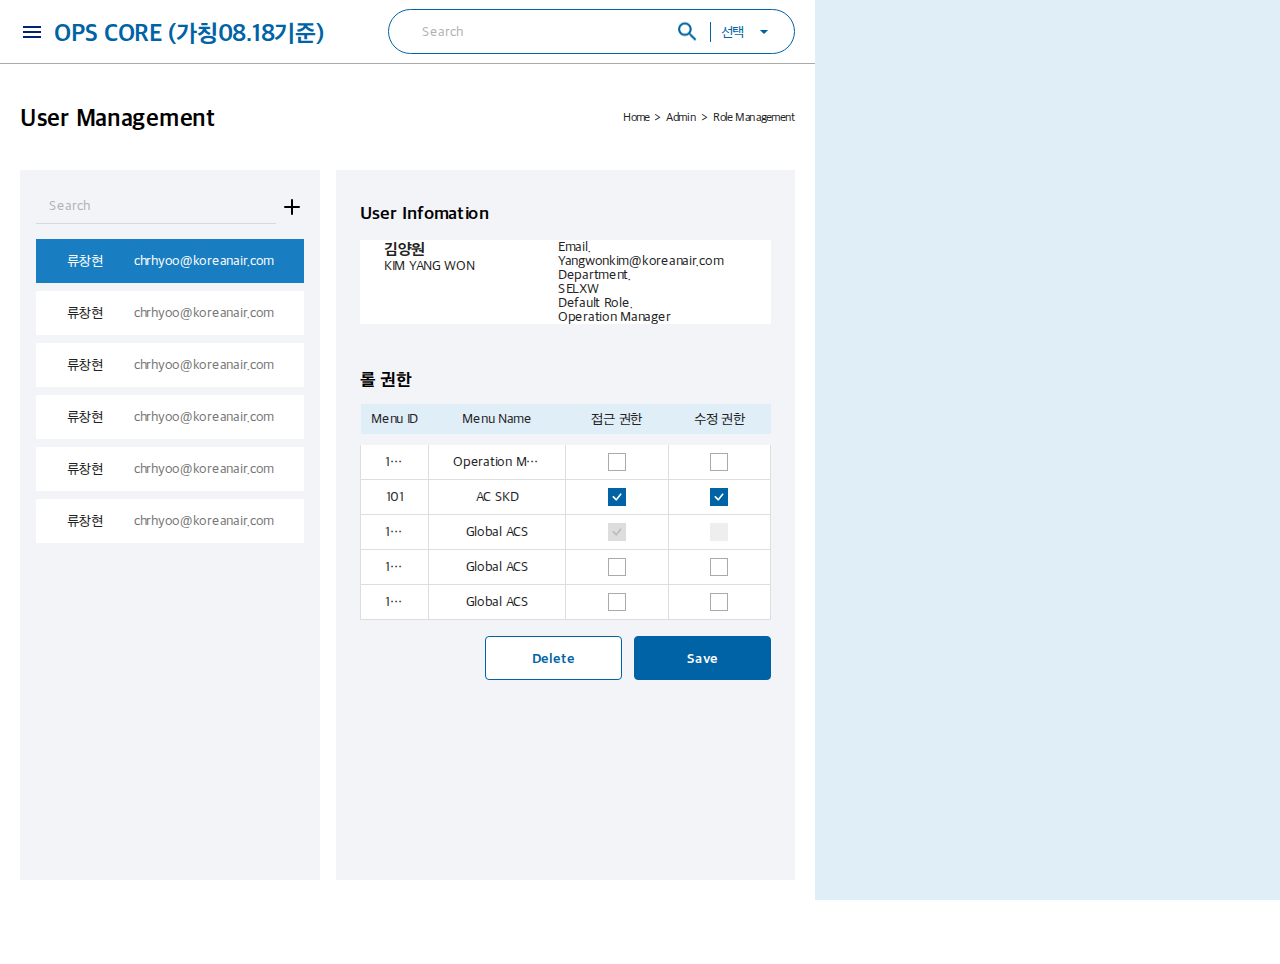
==== html/sub/usermanagement/usermanagement.html @ 7a889719 "sdfsdf" ====
<!DOCTYPE html>
<html lang="ko">
<head>
    <meta charset="UTF-8">
    <meta name="viewport" content="width=device-width, initial-scale=1.0">
    <title>대한항공</title>
    <!-- jquery cdn -->
    <script src="../assets/js/jquery-3.7.0.min.js"></script>
    <!-- daterangepicker -->
    <script src="../../../assets/js/plugin/daterangepicker/moment.min.js"></script>
    <script src="../../../assets/js/plugin/daterangepicker/daterangepicker.js"></script>
    <link rel="stylesheet" href="../../../assets/js/plugin/daterangepicker/daterangepicker.css">
    <!-- swiper slide -->
    <link rel="stylesheet" href="../../../assets/js/plugin/swiper/swiper-bundle.min.css" />
    <script src="../../../assets/js/plugin/swiper/swiper-bundle.min.js"></script>
    <!-- 로컬소스 -->
    <link rel="stylesheet" href="../../../assets/css/reset.css" />
    <link rel="stylesheet" href="../../../assets/css/font.css" />
    <link rel="stylesheet" href="../../../assets/css/main.css" />
    <script src="../../../assets/js/common.js"></script>
</head>
<body>
<div class="wrap">
    <!--content -->
    <section class="main content">
        <!-- header -->
        <header>
            <div class="inner">
                <div class="lnb"> 
                    <div class="btn-wrap">
                        <button class="btn btn-icon btn-hamburger"></button>
                    </div>
                    <h2 class="head-text">
                        OPS CORE <span class="">(가칭08.18기준)</span>
                    </h2>
                </div>
                <div class="head-search-wrap rnb">              
                    <div class="input-wrap head-search">
                        <input type="search" placeholder="Search">
                    </div>
                    <div class="input-wrap select">
                        <button class="btn btn-icon btn-head-search" type="submit"></button>
                        <div class="dropdown" rel="dropdown">
                            <span href="javascript:void(0)" class="dropdown-toggle ">선택</span>
                            <ul class="dropdown-menu">
                                <li><a href="javascript:void(0)">test01</a></li>
                                <li><a href="javascript:void(0)">test02</a></li>
                                <li><a href="javascript:void(0)">test03</a></li>
                                <li><a href="javascript:void(0)">test04</a></li>
                            </ul>
                        </div>
                    </div>
                </div>
            </div>
        </header>
        <!-- //header -->

        <!-- content container -->
        <div class="container">
            <div class="inner">

                <div class="content-title-wrap">
                    <h2>
                        User Management
                    </h2>
                    <ul class="location">
                        <li>
                            <a href="javascript:void:(0)">Home</a>
                        </li>
                        <li>
                            <a href="javascript:void:(0)">Admin</a>
                        </li>
                        <li>
                            <a href="javascript:void:(0)">Role Management</a>
                        </li>
                    </ul>
                </div>
                
                <div class="item-wrap">
                    <div class="item-box item-box-side">

                        <div class="search-wrap">                                
                            <div class="input-wrap search">
                                <input type="search" placeholder="Search">
                                <button class="btn btn-icon btn-search" type="submit"></button>
                            </div>
                            <button class="btn btn-icon search-more-btn"></button>
                        </div>

                        <div class="side-list-wrap"> 
                            <ul>
                                <li class="on user-side">
                                    <a href="javascript:void:(0)">
                                        <span class="name">
                                            류창현
                                        </span>
                                        <span class="email">
                                            chrhyoo@koreanair.com
                                        </span>
                                    </a>
                                </li>
                                <li class="user-side">
                                    <a href="javascript:void:(0)">
                                        <span class="name">
                                            류창현
                                        </span>
                                        <span class="email">
                                            chrhyoo@koreanair.com
                                        </span>
                                    </a>
                                </li>
                                <li class="user-side">
                                    <a href="javascript:void:(0)">
                                        <span class="name">
                                            류창현
                                        </span>
                                        <span class="email">
                                            chrhyoo@koreanair.com
                                        </span>
                                    </a>
                                </li>
                                <li class="user-side">
                                    <a href="javascript:void:(0)">
                                        <span class="name">
                                            류창현
                                        </span>
                                        <span class="email">
                                            chrhyoo@koreanair.com
                                        </span>
                                    </a>
                                </li>
                                <li class="user-side">
                                    <a href="javascript:void:(0)">
                                        <span class="name">
                                            류창현
                                        </span>
                                        <span class="email">
                                            chrhyoo@koreanair.com
                                        </span>
                                    </a>
                                </li>
                                <li class="user-side">
                                    <a href="javascript:void:(0)">
                                        <span class="name">
                                            류창현
                                        </span>
                                        <span class="email">
                                            chrhyoo@koreanair.com
                                        </span>
                                    </a>
                                </li>
                            </ul>
                        </div>

                    </div>
                    <div class="item-box item-box-type01">
                        <div class="item-con">
                            <div class="item-title">
                                <h3>
                                    User Infomation
                                </h3>
                            </div>
                            <!-- user-infomation -->
                            <div class="user-infomation">
                                <div>
                                    <h3>김양원</h3>
                                    <h4>KIM YANG WON<h4>
                                </div>
                                <div>
                                    <ul>
                                        <li>
                                            <p>Email.</p>
                                            <span>
                                                Yangwonkim@koreanair.com
                                            </span>
                                        </li>
                                        <li>
                                            <p>Department.</p>
                                            <span>
                                                SELXW
                                            </span>
                                        </li>
                                        <li>
                                            <p>Default Role.</p>
                                            <span>
                                                Operation Manager
                                            </span>
                                        </li>
                                    </ul>
                                </div>
                            </div>
                            <!-- // user-infomation -->
                            
                        </div>
                        <div class="item-con">
                            <div class="item-title">
                                <h3>
                                    롤 권한
                                </h3>
                            </div>
                            <div class="board-wrap">
                                <div class="board-list">
                                    <table class="table">
                                        <caption>롤 권한</caption>
                                        <thead>
                                            <tr>
                                                <th class="col-2">
                                                    <span>
                                                        Menu ID
                                                    </span>
                                                </th>
                                                <th class="col-auto">
                                                    <span>
                                                        Menu Name
                                                    </span>
                                                </th>
                                                <th class="col-3">
                                                    <span>
                                                        접근 권한
                                                    </span>
                                                </th>
                                                <th class="col-3">
                                                    <span>
                                                        수정 권한
                                                    </span>
                                                </th>
                                            </tr>
                                        </thead>
                                        <tbody>
                                            <tr>
                                                <td class="col-2">
                                                    <span>
                                                        100
                                                    </span>
                                                </td>
                                                <td class="col-auto">
                                                    <span title="값이 길어질 시 보이는 툴팁">
                                                        Operation Manager
                                                    </span>
                                                </td>
                                                <td class="col-3">
                                                    <div class="input-wrap checkbox">
                                                        <input type="checkbox" id="checkList01-01">
                                                        <label for="checkList01-01"></label>
                                                    </div>
                                                </td>
                                                <td class="col-3">
                                                    <div class="input-wrap checkbox">
                                                        <input type="checkbox" id="checkList02-01">
                                                        <label for="checkList02-01"></label>
                                                    </div>
                                                </td>
                                            </tr>
                                            <tr>
                                                <td class="col-2">
                                                    <span>
                                                        101
                                                    </span>
                                                </td>
                                                <td class="col-auto">
                                                    <span title="값이 길어질 시 보이는 툴팁">
                                                        AC SKD
                                                    </span>
                                                </td>
                                                <td class="col-3">
                                                    <div class="input-wrap checkbox">
                                                        <input type="checkbox" id="checkList01-02" checked>
                                                        <label for="checkList01-02"></label>
                                                    </div>
                                                </td>
                                                <td class="col-3">
                                                    <div class="input-wrap checkbox">
                                                        <input type="checkbox" id="checkList02-02" checked>
                                                        <label for="checkList02-02"></label>
                                                    </div>
                                                </td>
                                            </tr>
                                            <tr>
                                                <td class="col-2">
                                                    <span>
                                                        103
                                                    </span>
                                                </td>
                                                <td class="col-auto">
                                                    <span title="값이 길어질 시 보이는 툴팁">
                                                        Global ACS
                                                    </span>
                                                </td>
                                                <td class="col-3">
                                                    <div class="input-wrap checkbox">
                                                        <input type="checkbox" id="checkList01-03" disabled checked>
                                                        <label for="checkList01-03"></label>
                                                    </div>
                                                </td>
                                                <td class="col-3">
                                                    <div class="input-wrap checkbox">
                                                        <input type="checkbox" id="checkList02-03" disabled>
                                                        <label for="checkList02-03"></label>
                                                    </div>
                                                </td>
                                            </tr>  
                                            <tr>
                                                <td class="col-2">
                                                    <span>
                                                        104
                                                    </span>
                                                </td>
                                                <td class="col-auto">
                                                    <span title="값이 길어질 시 보이는 툴팁">
                                                        Global ACS
                                                    </span>
                                                </td>
                                                <td class="col-3">
                                                    <div class="input-wrap checkbox">
                                                        <input type="checkbox" id="checkList01-04" >
                                                        <label for="checkList01-04"></label>
                                                    </div>
                                                </td>
                                                <td class="col-3">
                                                    <div class="input-wrap checkbox">
                                                        <input type="checkbox" id="checkList02-04" >
                                                        <label for="checkList02-04"></label>
                                                    </div>
                                                </td>
                                            </tr> 
                                            <tr>
                                                <td class="col-2">
                                                    <span>
                                                        105
                                                    </span>
                                                </td>
                                                <td class="col-auto">
                                                    <span title="값이 길어질 시 보이는 툴팁">
                                                        Global ACS
                                                    </span>
                                                </td>
                                                <td class="col-3">
                                                    <div class="input-wrap checkbox">
                                                        <input type="checkbox" id="checkList01-05" >
                                                        <label for="checkList01-05"></label>
                                                    </div>
                                                </td>
                                                <td class="col-3">
                                                    <div class="input-wrap checkbox">
                                                        <input type="checkbox" id="checkList02-05" >
                                                        <label for="checkList02-05"></label>
                                                    </div>
                                                </td>
                                            </tr> 
                                          
                                        </tbody>
                                    </table>
                                </div>
                                <div class="board-bottom">
                                    <div class="btn-wrap flex-end">
                                        <button class="btn btn-type03 btn-size-lg">
                                            Delete
                                        </button>
                                        <button class="btn btn-type04 btn-size-lg">
                                           Save
                                        </button>
                                    </div>
                                </div>
                            </div>
                        </div>
                    </div>
                </div>
            </div>
        </div>
    </section>
    <!--//content-->

    <!--chat-wrap -->
    <section class="chat-wrap right-content">
        <div class="inner">
            <div class="chat-top">
                <p>
                    <!--
                    <b>
                        Irops in Progress
                    </b>
                    <span class="text-red">1</span> / 2
                    -->
                </p>
            </div>
            <div class="chat-con">

            </div>
        </div>
        
    </section>
    <!-- // chat-wrap -->
</div>
    

  
</body>
</html>
---- assets/js/plugin/daterangepicker/daterangepicker.css ----
.daterangepicker {
  position: absolute;
  color: inherit;
  background-color: #fff;
  border-radius: 4px;
  border: 1px solid #ddd;
  width: 278px;
  max-width: none;
  padding: 0;
  margin-top: 7px;
  top: 100px;
  left: 20px;
  z-index: 3001;
  display: none;
  font-family: arial;
  font-size: 15px;
  line-height: 1em;
}

.daterangepicker:before, .daterangepicker:after {
  position: absolute;
  display: inline-block;
  border-bottom-color: rgba(0, 0, 0, 0.2);
  content: '';
}

.daterangepicker:before {
  top: -7px;
  border-right: 7px solid transparent;
  border-left: 7px solid transparent;
  border-bottom: 7px solid #ccc;
}

.daterangepicker:after {
  top: -6px;
  border-right: 6px solid transparent;
  border-bottom: 6px solid #fff;
  border-left: 6px solid transparent;
}

.daterangepicker.opensleft:before {
  right: 9px;
}

.daterangepicker.opensleft:after {
  right: 10px;
}

.daterangepicker.openscenter:before {
  left: 0;
  right: 0;
  width: 0;
  margin-left: auto;
  margin-right: auto;
}

.daterangepicker.openscenter:after {
  left: 0;
  right: 0;
  width: 0;
  margin-left: auto;
  margin-right: auto;
}

.daterangepicker.opensright:before {
  left: 9px;
}

.daterangepicker.opensright:after {
  left: 10px;
}

.daterangepicker.drop-up {
  margin-top: -7px;
}

.daterangepicker.drop-up:before {
  top: initial;
  bottom: -7px;
  border-bottom: initial;
  border-top: 7px solid #ccc;
}

.daterangepicker.drop-up:after {
  top: initial;
  bottom: -6px;
  border-bottom: initial;
  border-top: 6px solid #fff;
}

.daterangepicker.single .daterangepicker .ranges, .daterangepicker.single .drp-calendar {
  float: none;
}

.daterangepicker.single .drp-selected {
  display: none;
}

.daterangepicker.show-calendar .drp-calendar {
  display: block;
}

.daterangepicker.show-calendar .drp-buttons {
  display: block;
}

.daterangepicker.auto-apply .drp-buttons {
  display: none;
}

.daterangepicker .drp-calendar {
  display: none;
  max-width: 270px;
}

.daterangepicker .drp-calendar.left {
  padding: 8px 0 8px 8px;
}

.daterangepicker .drp-calendar.right {
  padding: 8px;
}

.daterangepicker .drp-calendar.single .calendar-table {
  border: none;
}

.daterangepicker .calendar-table .next span, .daterangepicker .calendar-table .prev span {
  color: #fff;
  border: solid black;
  border-width: 0 2px 2px 0;
  border-radius: 0;
  display: inline-block;
  padding: 3px;
}

.daterangepicker .calendar-table .next span {
  transform: rotate(-45deg);
  -webkit-transform: rotate(-45deg);
}

.daterangepicker .calendar-table .prev span {
  transform: rotate(135deg);
  -webkit-transform: rotate(135deg);
}

.daterangepicker .calendar-table th, .daterangepicker .calendar-table td {
  white-space: nowrap;
  text-align: center;
  vertical-align: middle;
  min-width: 32px;
  width: 32px;
  height: 24px;
  line-height: 24px;
  font-size: 12px;
  border-radius: 4px;
  border: 1px solid transparent;
  white-space: nowrap;
  cursor: pointer;
}

.daterangepicker .calendar-table {
  border: 1px solid #fff;
  border-radius: 4px;
  background-color: #fff;
}

.daterangepicker .calendar-table table {
  width: 100%;
  margin: 0;
  border-spacing: 0;
  border-collapse: collapse;
}

.daterangepicker td.available:hover, .daterangepicker th.available:hover {
  background-color: #eee;
  border-color: transparent;
  color: inherit;
}

.daterangepicker td.week, .daterangepicker th.week {
  font-size: 80%;
  color: #ccc;
}

.daterangepicker td.off, .daterangepicker td.off.in-range, .daterangepicker td.off.start-date, .daterangepicker td.off.end-date {
  background-color: #fff;
  border-color: transparent;
  color: #999;
}

.daterangepicker td.in-range {
  background-color: #ebf4f8;
  border-color: transparent;
  color: #000;
  border-radius: 0;
}

.daterangepicker td.start-date {
  border-radius: 4px 0 0 4px;
}

.daterangepicker td.end-date {
  border-radius: 0 4px 4px 0;
}

.daterangepicker td.start-date.end-date {
  border-radius: 4px;
}

.daterangepicker td.active, .daterangepicker td.active:hover {
  background-color: #357ebd;
  border-color: transparent;
  color: #fff;
}

.daterangepicker th.month {
  width: auto;
}

.daterangepicker td.disabled, .daterangepicker option.disabled {
  color: #999;
  cursor: not-allowed;
  text-decoration: line-through;
}

.daterangepicker select.monthselect, .daterangepicker select.yearselect {
  font-size: 12px;
  padding: 1px;
  height: auto;
  margin: 0;
  cursor: default;
}

.daterangepicker select.monthselect {
  margin-right: 2%;
  width: 56%;
}

.daterangepicker select.yearselect {
  width: 40%;
}

.daterangepicker select.hourselect, .daterangepicker select.minuteselect, .daterangepicker select.secondselect, .daterangepicker select.ampmselect {
  width: 50px;
  margin: 0 auto;
  background: #eee;
  border: 1px solid #eee;
  padding: 2px;
  outline: 0;
  font-size: 12px;
}

.daterangepicker .calendar-time {
  text-align: center;
  margin: 4px auto 0 auto;
  line-height: 30px;
  position: relative;
}

.daterangepicker .calendar-time select.disabled {
  color: #ccc;
  cursor: not-allowed;
}

.daterangepicker .drp-buttons {
  clear: both;
  text-align: right;
  padding: 8px;
  border-top: 1px solid #ddd;
  display: none;
  line-height: 12px;
  vertical-align: middle;
}

.daterangepicker .drp-selected {
  display: inline-block;
  font-size: 12px;
  padding-right: 8px;
}

.daterangepicker .drp-buttons .btn {
  margin-left: 8px;
  font-size: 12px;
  font-weight: bold;
  padding: 4px 8px;
}

.daterangepicker.show-ranges.single.rtl .drp-calendar.left {
  border-right: 1px solid #ddd;
}

.daterangepicker.show-ranges.single.ltr .drp-calendar.left {
  border-left: 1px solid #ddd;
}

.daterangepicker.show-ranges.rtl .drp-calendar.right {
  border-right: 1px solid #ddd;
}

.daterangepicker.show-ranges.ltr .drp-calendar.left {
  border-left: 1px solid #ddd;
}

.daterangepicker .ranges {
  float: none;
  text-align: left;
  margin: 0;
}

.daterangepicker.show-calendar .ranges {
  margin-top: 8px;
}

.daterangepicker .ranges ul {
  list-style: none;
  margin: 0 auto;
  padding: 0;
  width: 100%;
}

.daterangepicker .ranges li {
  font-size: 12px;
  padding: 8px 12px;
  cursor: pointer;
}

.daterangepicker .ranges li:hover {
  background-color: #eee;
}

.daterangepicker .ranges li.active {
  background-color: #08c;
  color: #fff;
}

/*  Larger Screen Styling */
@media (min-width: 564px) {
  .daterangepicker {
    width: auto;
  }

  .daterangepicker .ranges ul {
    width: 140px;
  }

  .daterangepicker.single .ranges ul {
    width: 100%;
  }

  .daterangepicker.single .drp-calendar.left {
    clear: none;
  }

  .daterangepicker.single .ranges, .daterangepicker.single .drp-calendar {
    float: left;
  }

  .daterangepicker {
    direction: ltr;
    text-align: left;
  }

  .daterangepicker .drp-calendar.left {
    clear: left;
    margin-right: 0;
  }

  .daterangepicker .drp-calendar.left .calendar-table {
    border-right: none;
    border-top-right-radius: 0;
    border-bottom-right-radius: 0;
  }

  .daterangepicker .drp-calendar.right {
    margin-left: 0;
  }

  .daterangepicker .drp-calendar.right .calendar-table {
    border-left: none;
    border-top-left-radius: 0;
    border-bottom-left-radius: 0;
  }

  .daterangepicker .drp-calendar.left .calendar-table {
    padding-right: 8px;
  }

  .daterangepicker .ranges, .daterangepicker .drp-calendar {
    float: left;
  }
}

@media (min-width: 730px) {
  .daterangepicker .ranges {
    width: auto;
  }

  .daterangepicker .ranges {
    float: left;
  }

  .daterangepicker.rtl .ranges {
    float: right;
  }

  .daterangepicker .drp-calendar.left {
    clear: none !important;
  }
}
---- assets/css/font.css ----
/* noto sans */
@import url('https://fonts.googleapis.com/css2?family=Noto+Sans+KR:wght@400;500;700&family=Noto+Sans:wght@400;500;600;700&display=swap');

@font-face {
	font-family: 'SpoqaHanSansNeo';
	src:url('../font/SpoqaHanSansNeo-Light.woff2') format('woff2'),
		url('../font/SpoqaHanSansNeo-Light.woff') format('woff'),
		url('../font/SpoqaHanSansNeo-Light.ttf') format('truetype');
		font-weight: 300;
		font-style: normal;
}

@font-face {
	font-family: 'SpoqaHanSansNeo';
	src:url('../font/SpoqaHanSansNeo-Regular.woff2') format('woff2'),
		url('../font/SpoqaHanSansNeo-Regular.woff') format('woff'),
		url('../font/SpoqaHanSansNeo-Regular.ttf') format('truetype');
		font-weight: 400;
		font-style: normal;
}

@font-face {
	font-family: 'SpoqaHanSansNeo';
	src:url('../font/SpoqaHanSansNeo-Medium.woff2') format('woff2'),
		url('../font/SpoqaHanSansNeo-Medium.woff') format('woff'),
		url('../font/SpoqaHanSansNeo-Medium.ttf') format('truetype');
		font-weight: 500;
		font-style: normal;
}

@font-face {
	font-family: 'SpoqaHanSansNeo';
	src:url('../font/SpoqaHanSansNeo-Bold.woff2') format('woff2'),
		url('../font/SpoqaHanSansNeo-Bold.woff') format('woff'),
		url('../font/SpoqaHanSansNeo-Bold.ttf') format('truetype');
		font-weight: 600;
		font-style: normal;
}

@font-face {
	font-family: 'Play';
	src:url('../font/Play-Regular.ttf') format('truetype');
		font-weight: 400;
		font-style: normal;
}

@font-face {
	font-family: 'Play';
	src:url('../font/Play-Bold.ttf') format('truetype');
		font-weight: 600;
		font-style: normal;
}




@font-face {
	font-family: 'AppleSDGothicNeo';
	src:url('../font/AppleSDGothicNeo/AppleSDGothicNeoUL.ttf') format('woff2'),
		url('../font/AppleSDGothicNeo/AppleSDGothicNeoUL.ttf') format('woff'),
		url('../font/AppleSDGothicNeo/AppleSDGothicNeoUL.ttf') format('truetype');
		font-weight: 300;
		font-style: normal;
}

@font-face {
	font-family: 'AppleSDGothicNeo';
	src:url('../font/AppleSDGothicNeo/AppleSDGothicNeoR.ttf') format('woff2'),
		url('../font/AppleSDGothicNeo/AppleSDGothicNeoR.ttf') format('woff'),
		url('../font/AppleSDGothicNeo/AppleSDGothicNeoR.ttf') format('truetype');
		font-weight: 400;
		font-style: normal;
}

@font-face {
	font-family: 'AppleSDGothicNeo';
	src:url('../font/AppleSDGothicNeo/AppleSDGothicNeoB.ttf') format('woff2'),
		url('../font/AppleSDGothicNeo/AppleSDGothicNeoB.ttf') format('woff'),
		url('../font/AppleSDGothicNeo/AppleSDGothicNeoB.ttf') format('truetype');
		font-weight: 600;
		font-style: normal;
}


@font-face {
	font-family: 'AppleSDGothicNeo';
	src:url('../font/AppleSDGothicNeo/AppleSDGothicNeoB.ttf') format('woff2'),
		url('../font/AppleSDGothicNeo/AppleSDGothicNeoB.ttf') format('woff'),
		url('../font/AppleSDGothicNeo/AppleSDGothicNeoB.ttf') format('truetype');
		font-weight: 700;
		font-style: bold;
}
---- assets/css/main.css ----
@charset "UTF-8";
/* 노트북 분기점 */
/* 노트북 */
/* 테블릿 */
/* 모바일 */
* {
  box-sizing: border-box;
}

html {
  font-size: 10px;
}

body {
  font-size: 1.4rem;
  line-height: 1;
  letter-spacing: -0.02em;
  color: #222222;
}
body * {
  font-family: "AppleSDGothicNeo", "SpoqaHanSansNeo", sans-serif;
  font-weight: 400;
}
body.fixed {
  width: 100vw !important;
  height: 100vh !important;
  overflow: hidden !important;
}

h1 {
  font-weight: 700;
  font-size: 2.4rem;
  line-height: 2.8rem;
}

h2 {
  font-weight: 700;
  font-size: 1.8rem;
  line-height: 2.2rem;
}

h3 {
  font-weight: 700;
  font-size: 1.6rem;
  line-height: 1.8rem;
}

h4 {
  font-weight: 500;
  font-size: 1.4rem;
  line-height: 1.6rem;
}

h5 {
  font-weight: 400;
  font-size: 1.2rem;
  line-height: 1.4rem;
}

.con-box {
  width: calc(100% - 4rem);
  max-width: 1364px;
  margin: 0 auto;
  position: relative;
  z-index: 1;
}

.hide {
  position: absolute;
  width: 1px !important;
  height: 1px !important;
  padding: 0;
  margin: -1px;
  overflow: hidden;
  border: 0;
  -webkit-clip-path: polygon(0 0, 0 0, 0 0);
          clip-path: polygon(0 0, 0 0, 0 0);
}

.d-pc {
  display: block;
}
@media (max-width: 768px) {
  .d-pc {
    display: none;
  }
}

.d-mb {
  display: none;
}
@media (max-width: 768px) {
  .d-mb {
    display: block;
  }
}

/* flex-item */
.flex-wrap {
  gap: 0.4rem;
  flex-wrap: wrap;
  display: flex;
  -moz-flex-direction: row;
  flex-direction: row;
  -moz-align-items: flex-start;
  align-items: flex-start;
  -webkit-box-pack: start;
  -moz-box-justify-content: flex-start;
  justify-content: flex-start;
}
.flex-wrap.center {
  align-items: center;
  gap: 2rem;
}
.flex-wrap.end {
  justify-content: flex-end;
  align-items: center;
}
.flex-wrap.column-type {
  flex-direction: column;
}

/* datepicker custom */
.ui-datepicker {
  width: 23.2rem;
  padding: 2rem 1.4rem;
  border-color: #bbbbbb;
  z-index: 999;
}

.ui-datepicker .ui-datepicker-header {
  padding: 0;
}

.ui-datepicker .ui-datepicker-title {
  margin: 0 2rem;
  line-height: 1;
  font-size: 1.4rem;
}

.ui-widget-header {
  background: #ffffff;
  border: none;
}

.ui-datepicker .ui-datepicker-prev,
.ui-datepicker .ui-datepicker-next {
  width: 2.4rem;
  height: 2.4rem;
  border-radius: 0.5rem;
  top: 50%;
  transform: translateY(-50%);
  border: 1px solid #000;
}

.ui-datepicker .ui-datepicker-prev {
  left: 0;
}

.ui-datepicker .ui-datepicker-next {
  right: 0;
}

.ui-datepicker .ui-datepicker-prev span {
  background-image: url(../images/icon/datepicker_arrow01.png);
  background-repeat: no-repeat;
  background-size: contain;
  background-position: center center;
}

.ui-datepicker .ui-datepicker-next span {
  background-image: url(../images/icon/datepicker_arrow02.png);
  background-repeat: no-repeat;
  background-size: contain;
  background-position: center center;
}

.ui-datepicker select.ui-datepicker-month, .ui-datepicker select.ui-datepicker-year {
  font-size: 1.4rem;
  width: 6.4rem;
  font-weight: bold;
  border: none;
  border-radius: 0;
}
.ui-datepicker select.ui-datepicker-month::-webkit-scrollbar, .ui-datepicker select.ui-datepicker-year::-webkit-scrollbar {
  width: 6px;
  height: 6px;
}
.ui-datepicker select.ui-datepicker-month::-webkit-scrollbar-thumb, .ui-datepicker select.ui-datepicker-year::-webkit-scrollbar-thumb {
  background: #0063A5;
}
.ui-datepicker select.ui-datepicker-month::-webkit-scrollbar-track, .ui-datepicker select.ui-datepicker-year::-webkit-scrollbar-track {
  background: #bbbbbb;
}

.ui-datepicker select.ui-datepicker-month {
  margin-left: 1rem;
}

.ui-datepicker table {
  margin: 1.4rem 0 0 0;
}

.ui-datepicker th {
  padding: 0.4rem;
}

.ui-datepicker td span {
  color: #666666;
  font-weight: 600;
}

.ui-datepicker td span, .ui-datepicker td a {
  width: 2.4rem;
  height: 2.4rem;
  margin: 0 auto;
  font-size: 1.4rem;
}

.ui-state-default, .ui-widget-content .ui-state-default {
  border: none;
  color: #222222; /*background: $white;*/
  display: flex;
  -moz-flex-direction: row;
  flex-direction: row;
  -moz-align-items: center;
  align-items: center;
  -webkit-box-pack: center;
  -moz-box-justify-content: center;
  justify-content: center;
}

.ui-state-default, .ui-widget-content .ui-state-default {
  border-radius: 50%;
  background: #ffffff;
}

.ui-state-active, .ui-widget-content .ui-state-active {
  border: 1px solid #0063A5;
}

.ui-state-highlight, .ui-widget-content .ui-state-highlight {
  background: #0063A5;
  color: #ffffff;
  font-weight: bold;
}

/* ------------------------------------------------------------------------------------------------------------------ */
/* Dropdown (셀렉트박스 커스텀)
/* ------------------------------------------------------------------------------------------------------------------ */
.dropdown {
  position: relative;
  display: inline-block;
  background-color: #fff;
}

.dropdown .dropdown-toggle {
  position: relative;
  display: inline-flex;
  align-items: center;
  text-decoration: none;
  padding: 0 3rem 0 1rem;
  width: 100%;
  height: 4rem;
  font-size: 1.4rem;
  border: 1px solid #CCCCCC;
  color: #141414;
}

.dropdown .dropdown-toggle.disabled {
  color: #B1B1B1;
}

.dropdown .dropdown-toggle::after {
  content: "";
  position: absolute;
  top: 50%;
  right: 0.5rem;
  transform: translateY(-50%) rotate(0);
  width: 2.4rem;
  height: 2.4rem;
  display: inline-block;
  background: url(../../assets/images/icon/dropdown_icon.png) no-repeat center/contain;
  transition: all 0.3s;
}

.dropdown .dropdown-toggle.on::after {
  transform: translateY(-50%) rotate(180deg);
}

.dropdown .dropdown-menu {
  list-style: none;
  margin: 0;
  padding: 0;
  z-index: 3;
  position: absolute;
  top: 100%;
  left: 0;
  right: 0;
  margin-top: -1px;
  display: none;
  border: 1px solid #CCCCCC;
  background-color: #FFFFFF;
  max-height: 256px;
  overflow-y: auto;
}

.dropdown .dropdown-menu > li > a {
  text-decoration: none;
  padding: 0 1rem 0 1rem;
  height: 3.2rem;
  line-height: 3.2rem;
  color: #141414;
  display: block;
  overflow: hidden;
  text-overflow: ellipsis;
  white-space: nowrap;
}

/* Hover */
.dropdown:not(.dropdown-disabled):hover .dropdown-toggle {
  border-color: #141414;
}

.dropdown .dropdown-menu > li:hover {
  background-color: #EEF1F2;
}

/* Click to Open */
.dropdown:not(.dropdown-disabled) .dropdown-toggle.open {
  border-color: #CCCCCC;
}

.dropdown:not(.dropdown-disabled) .dropdown-toggle.open::after {
  transform: translateY(-50%) rotate(180deg);
  transition: all 0.3s;
}

.dropdown:not(.dropdown-disabled) .dropdown-menu.open {
  display: block;
}

/* disabled */
.dropdown.dropdown-disabled .dropdown-toggle {
  background-color: #EAEAEA !important;
  color: #B1B1B1 !important;
}

.dropdown.dropdown-disabled .dropdown-toggle::after {
  border-color: #B1B1B1 !important;
}

/* input-cont */
.input-group {
  width: 100%;
  margin-bottom: 1.2rem;
}
.input-group:last-child {
  margin-bottom: 0;
}
.input-wrap {
  display: flex;
  -moz-flex-direction: row;
  flex-direction: row;
  -moz-align-items: flex-start;
  align-items: flex-start;
  -webkit-box-pack: start;
  -moz-box-justify-content: flex-start;
  justify-content: flex-start;
}
.input-wrap.search {
  border-bottom: 1px solid #D9D9D9;
}
.input-wrap.search input[type=search] {
  border: transparent;
  background-color: transparent;
  padding-right: 3.3rem;
  width: 100%;
}
.input-wrap.search .btn-search {
  position: absolute;
  right: 0;
  top: 50%;
  transform: translateY(-50%);
  width: 2.5rem;
  height: 2.5rem;
  background-image: url(../images/icon/search_icon.svg);
  background-repeat: no-repeat;
  background-size: 2.5rem;
  background-position: center 0;
}

.search-wrap {
  margin-bottom: 1.6rem;
  height: 3.3rem;
  display: flex;
  -moz-flex-direction: row;
  flex-direction: row;
  -moz-align-items: center;
  align-items: center;
  -webkit-box-pack: start;
  -moz-box-justify-content: flex-start;
  justify-content: flex-start;
}
.search-wrap .input-wrap {
  width: 100%;
  margin-right: 0.4rem;
  flex: 1 1 auto;
}
.search-wrap .search-more-btn {
  flex: 1 1 auto;
  background-image: url(../images/icon/search_more_icon.svg);
  background-repeat: no-repeat;
  background-size: 2.5rem;
  background-position: center 0;
}

.input-wrap {
  position: relative;
}
.input-wrap input[type=text], .input-wrap input[type=search], .input-wrap input[type=number], .input-wrap input[type=password], .input-wrap input[type=email] {
  max-height: 3.8rem;
  font-size: 1.4rem;
  padding: 0.8rem 1.3rem;
  border-radius: 0.4rem;
  background: #ffffff;
  border: 1px solid #bbbbbb;
}
.input-wrap input[type=text]:disabled, .input-wrap input[type=search]:disabled, .input-wrap input[type=number]:disabled, .input-wrap input[type=password]:disabled, .input-wrap input[type=email]:disabled {
  border-color: #aaaaaa;
  background: #eeeeee;
}
.input-wrap input[type=text]:focus, .input-wrap input[type=text]:active, .input-wrap input[type=text].on, .input-wrap input[type=search]:focus, .input-wrap input[type=search]:active, .input-wrap input[type=search].on, .input-wrap input[type=number]:focus, .input-wrap input[type=number]:active, .input-wrap input[type=number].on, .input-wrap input[type=password]:focus, .input-wrap input[type=password]:active, .input-wrap input[type=password].on, .input-wrap input[type=email]:focus, .input-wrap input[type=email]:active, .input-wrap input[type=email].on {
  border-color: #0063A5;
}
.input-wrap.select select {
  max-height: 3.6rem;
  font-size: 1.4rem;
  padding: 0.8rem 1.2rem;
  border-radius: 0.4rem;
  background: #ffffff;
  border: 1px solid #bbbbbb;
}
.input-wrap.select select option[value=""][disabled] {
  display: none;
}
.input-wrap.select select:disabled {
  border-color: #aaaaaa;
  background: #eeeeee;
}
.input-wrap.date::before {
  display: none;
}
.input-wrap.date input {
  text-align: center;
  background-image: url(../images/icon/calendar_icon.png);
  background-repeat: no-repeat;
  background-size: 2.4rem;
  background-position: right 1.2rem center;
}
.input-wrap.radio.disabled, .input-wrap.checkbox.disabled {
  pointer-events: none;
}
.input-wrap.radio input[type=radio], .input-wrap.radio input[type=checkbox], .input-wrap.checkbox input[type=radio], .input-wrap.checkbox input[type=checkbox] {
  position: absolute;
  width: 1px;
  height: 1px;
  margin: -1px;
  overflow: hidden;
  -webkit-clip-path: polygon(0 0, 0 0, 0 0);
  clip-path: polygon(0 0, 0 0, 0 0);
}
.input-wrap.radio input[type=radio] + label, .input-wrap.radio input[type=checkbox] + label, .input-wrap.checkbox input[type=radio] + label, .input-wrap.checkbox input[type=checkbox] + label {
  position: relative;
  padding-left: 1.8rem;
  line-height: 1;
  font-size: 1.4rem;
  white-space: nowrap;
  cursor: pointer;
}
.input-wrap.radio input[type=radio] + label.emphasis, .input-wrap.radio input[type=checkbox] + label.emphasis, .input-wrap.checkbox input[type=radio] + label.emphasis, .input-wrap.checkbox input[type=checkbox] + label.emphasis {
  color: #0063A5;
  font-weight: 600;
}
.input-wrap.radio input[type=radio] + label::before, .input-wrap.radio input[type=radio] + label::after, .input-wrap.radio input[type=checkbox] + label::before, .input-wrap.radio input[type=checkbox] + label::after, .input-wrap.checkbox input[type=radio] + label::before, .input-wrap.checkbox input[type=radio] + label::after, .input-wrap.checkbox input[type=checkbox] + label::before, .input-wrap.checkbox input[type=checkbox] + label::after {
  content: "";
  position: absolute;
  left: 0;
  top: 50%;
  transform: translateY(-50%);
}
.input-wrap.radio input[type=radio] + label::before, .input-wrap.radio input[type=checkbox] + label::before, .input-wrap.checkbox input[type=radio] + label::before, .input-wrap.checkbox input[type=checkbox] + label::before {
  width: 1.8rem;
  height: 1.8rem;
  transform: translateY(-50%);
  background: #ffffff;
  border: 1px solid #aaaaaa;
}
.input-wrap.radio.disabled input[type=radio]:checked + label::before {
  border-color: #aaaaaa;
}
.input-wrap.radio.disabled input[type=radio] + label::before {
  background: #EFEFEF;
}
.input-wrap.radio.disabled input[type=radio] + label::after {
  background: #eeeeee;
}
.input-wrap.radio input[type=radio]:checked + label::before {
  border-color: #0063A5;
}
.input-wrap.radio input[type=radio]:checked + label::after {
  transform: translateY(-50%) scale(1);
}
.input-wrap.radio input[type=radio] + label::before, .input-wrap.radio input[type=radio] + label::after {
  border-radius: 50%;
}
.input-wrap.radio input[type=radio] + label::before {
  left: 0;
  width: 1.6rem;
  height: 1.6rem;
}
.input-wrap.radio input[type=radio] + label::after {
  width: 0.8rem;
  height: 0.8rem;
  left: 0.5rem;
  transform: translateY(-50%) scale(0);
  background: #0063A5;
}
.input-wrap.checkbox {
  justify-content: center;
}
.input-wrap.checkbox.disabled input[type=checkbox]:checked + label::before {
  border-color: #aaaaaa;
}
.input-wrap.checkbox.disabled input[type=checkbox] + label::before {
  background: #EFEFEF;
}
.input-wrap.checkbox input[type=checkbox]:disabled + label {
  cursor: default;
}
.input-wrap.checkbox input[type=checkbox]:disabled + label::after {
  cursor: default;
  background: #eeeeee;
  opacity: 1;
  pointer-events: none;
}
.input-wrap.checkbox input[type=checkbox]:checked + label::after {
  opacity: 1;
}
.input-wrap.checkbox input[type=checkbox]:checked:disabled + label {
  cursor: default;
}
.input-wrap.checkbox input[type=checkbox]:checked:disabled + label::after {
  cursor: default;
  pointer-events: none;
  background-image: url(../images/icon/check_disabled_icon.png);
  background-repeat: no-repeat;
  background-size: 100%;
  background-position: center center;
}
.input-wrap.checkbox input[type=checkbox] + label {
  min-height: 1.8rem;
}
.input-wrap.checkbox input[type=checkbox] + label::before {
  border-radius: 0;
}
.input-wrap.checkbox input[type=checkbox] + label::after {
  width: 1.8rem;
  height: 1.8rem;
  opacity: 0;
  background-image: url(../images/icon/check_icon.png);
  background-repeat: no-repeat;
  background-size: 100%;
  background-position: center center;
}
.input-wrap.count {
  display: flex;
  -moz-flex-direction: row;
  flex-direction: row;
  -moz-align-items: center;
  align-items: center;
  -webkit-box-pack: start;
  -moz-box-justify-content: flex-start;
  justify-content: flex-start;
}
.input-wrap.count button {
  width: 3.6rem;
  height: 3.6rem;
}
.input-wrap.count button.plus, .input-wrap.count button.minus {
  border-color: #bbbbbb;
  background: #ffffff;
  padding: 0;
}
.input-wrap.count button.plus::before, .input-wrap.count button.minus::before {
  content: "";
  width: 100%;
  height: 100%;
  display: block;
  opacity: 0.5;
  transition: opacity 0.2s;
}
.input-wrap.count button.plus:hover::before, .input-wrap.count button.plus.on::before, .input-wrap.count button.minus:hover::before, .input-wrap.count button.minus.on::before {
  opacity: 1;
}
.input-wrap.count button.minus::before {
  background-image: url(../images/icon/count_minus_icon.png);
  background-repeat: no-repeat;
  background-size: contain;
  background-position: center center;
}
.input-wrap.count button.plus::before {
  background-image: url(../images/icon/count_plus_icon.png);
  background-repeat: no-repeat;
  background-size: contain;
  background-position: center center;
}

/* button */
.btn-wrap {
  display: flex;
  -moz-flex-direction: row;
  flex-direction: row;
  -moz-align-items: flex-start;
  align-items: flex-start;
  -webkit-box-pack: start;
  -moz-box-justify-content: flex-start;
  justify-content: flex-start;
}
.btn-wrap.flex-end {
  justify-content: flex-end;
}
.btn-wrap .btn {
  margin-right: 1.2rem;
}
.btn-wrap .btn:last-child {
  margin-right: 0;
}

.btn {
  border-radius: 0.4rem;
  padding: 0.8rem 1.2rem;
  background: #0063A5;
  color: #ffffff;
  font-size: 1.4rem;
  font-weight: 700;
  transition: all 0.2s;
  border: 1px solid #0063A5;
  display: flex;
  -moz-flex-direction: row;
  flex-direction: row;
  -moz-align-items: center;
  align-items: center;
  -webkit-box-pack: center;
  -moz-box-justify-content: center;
  justify-content: center;
  color: #0063A5;
  background-color: #ffffff;
  border-color: #0063A5;
}
.btn:hover, .btn.on {
  color: #ffffff;
  background-color: #0063A5;
}
.btn:disabled {
  border-color: #dddddd;
  background: #dddddd;
  color: #bbbbbb;
}
.btn.btn-icon {
  width: 2.4rem;
  height: 2.4rem;
  background-position: center;
  background-color: transparent;
  background-repeat: no-repeat;
  background-size: 100%;
  border: 0;
}
.btn.btn-icon.btn-hamburger {
  background-image: url(../images/icon/hamberger_icon.png);
}
.btn.btn-icon.btn-head-search {
  width: 2.5rem;
  height: 2.5rem;
  background-image: url(../images/icon/btn_head_search.png);
}
.btn:disabled {
  background: #dddddd;
  border-color: #dddddd;
  color: #666666;
  pointer-events: none;
}
.btn.btn-size-m {
  height: 4rem;
}
.btn.btn-size-lg {
  height: 4.4rem;
}
.btn.btn-type01 {
  color: #222222;
  background-color: #ffffff;
  border-color: #222222;
}
.btn.btn-type01:hover, .btn.btn-type01.on {
  color: #ffffff;
  background-color: #222222;
}
.btn.btn-type01:disabled {
  border-color: #dddddd;
  background: #dddddd;
  color: #bbbbbb;
}
.btn.btn-type02 {
  color: #ffffff;
  background-color: #222222;
  border-color: #222222;
}
.btn.btn-type02:hover, .btn.btn-type02.on {
  color: #222222;
  background-color: #ffffff;
}
.btn.btn-type02:disabled {
  border-color: #dddddd;
  background: #dddddd;
  color: #bbbbbb;
}
.btn.btn-type03 {
  color: #0063A5;
  background-color: #ffffff;
  border-color: #0063A5;
}
.btn.btn-type03:hover, .btn.btn-type03.on {
  color: #ffffff;
  background-color: #0063A5;
}
.btn.btn-type03:disabled {
  border-color: #dddddd;
  background: #dddddd;
  color: #bbbbbb;
}
.btn.btn-type04 {
  color: #ffffff;
  background-color: #0063A5;
  border-color: #0063A5;
}
.btn.btn-type04:hover, .btn.btn-type04.on {
  color: #0063A5;
  background-color: #ffffff;
}
.btn.btn-type04:disabled {
  border-color: #dddddd;
  background: #dddddd;
  color: #bbbbbb;
}

button:disabled,
.btn:disabled {
  background: #dddddd;
  border-color: #dddddd;
  color: #666666;
  pointer-events: none;
}
button.search::before, button.reset::before, button.plus::before, button.download::before,
.btn.search::before,
.btn.reset::before,
.btn.plus::before,
.btn.download::before {
  content: "";
  display: block;
  width: 1.6rem;
  height: 1.6rem;
}
button.search.type01::before, button.reset.type01::before, button.plus.type01::before, button.download.type01::before,
.btn.search.type01::before,
.btn.reset.type01::before,
.btn.plus.type01::before,
.btn.download.type01::before {
  filter: invert(30%) sepia(100%) saturate(7006%) hue-rotate(1deg) brightness(86%) contrast(95%);
}
button.search.type02::before, button.reset.type02::before, button.plus.type02::before, button.download.type02::before,
.btn.search.type02::before,
.btn.reset.type02::before,
.btn.plus.type02::before,
.btn.download.type02::before {
  filter: invert(65%) sepia(8%) saturate(9%) hue-rotate(324deg) brightness(103%) contrast(88%);
}
button.search.type02:hover::before, button.reset.type02:hover::before, button.plus.type02:hover::before, button.download.type02:hover::before,
.btn.search.type02:hover::before,
.btn.reset.type02:hover::before,
.btn.plus.type02:hover::before,
.btn.download.type02:hover::before {
  filter: none;
}
button.search::before,
.btn.search::before {
  background-image: url(../images/icon/search_icon.svg);
  background-repeat: no-repeat;
  background-size: contain;
  background-position: center center;
}
button.reset::before,
.btn.reset::before {
  background-image: url(../images/icon/reset_icon.svg);
  background-repeat: no-repeat;
  background-size: contain;
  background-position: center center;
}
button.plus::before,
.btn.plus::before {
  background-image: url(../images/icon/plus_icon.svg);
  background-repeat: no-repeat;
  background-size: contain;
  background-position: center center;
}
button.download::before,
.btn.download::before {
  background-image: url(../images/icon/download_icon.svg);
  background-repeat: no-repeat;
  background-size: contain;
  background-position: center center;
}
button.order::before,
.btn.order::before {
  content: "";
  display: block;
  width: 2.6rem;
  height: 2rem;
  background-image: url(../images/icon/great_order_icon.svg);
  background-repeat: no-repeat;
  background-size: contain;
  background-position: center center;
}
button.order.type01::before,
.btn.order.type01::before {
  filter: invert(30%) sepia(100%) saturate(7006%) hue-rotate(1deg) brightness(86%) contrast(95%);
}
button.order.type02::before,
.btn.order.type02::before {
  filter: invert(65%) sepia(8%) saturate(9%) hue-rotate(324deg) brightness(103%) contrast(88%);
}
button.order.type02:hover::before,
.btn.order.type02:hover::before {
  filter: none;
}
button.zzim, button.cart, button.recycle, button.modify,
.btn.zzim,
.btn.cart,
.btn.recycle,
.btn.modify {
  text-indent: -9999em;
  width: 3.2rem;
  height: 3.2rem;
  padding: 0;
  background: #ffffff;
  border-color: #dddddd;
}
button.zzim::before, button.cart::before, button.recycle::before, button.modify::before,
.btn.zzim::before,
.btn.cart::before,
.btn.recycle::before,
.btn.modify::before {
  content: "";
  display: block;
  min-width: 3.2rem;
  width: 100%;
  height: 100%;
}
button.zzim::before,
.btn.zzim::before {
  background-image: url(../images/icon/zzim_icon.svg);
  background-repeat: no-repeat;
  background-size: contain;
  background-position: center center;
}
button.cart::before,
.btn.cart::before {
  background-image: url(../images/icon/cart_icon.svg);
  background-repeat: no-repeat;
  background-size: contain;
  background-position: center center;
}
button.recycle::before,
.btn.recycle::before {
  background-image: url(../images/icon/recycle_icon.svg);
  background-repeat: no-repeat;
  background-size: contain;
  background-position: center center;
}
button.modify::before,
.btn.modify::before {
  background-image: url(../images/icon/modify_icon.svg);
  background-repeat: no-repeat;
  background-size: contain;
  background-position: center center;
}

.table-wrap {
  width: 100%;
}

.board-list {
  margin-bottom: 1.6rem;
}

.board-bottom + .board-list {
  margin-bottom: 0;
}

.board-bottom .btn-wrap .btn {
  width: 13.7rem;
}

.table {
  table-layout: fixed;
}
.table thead tr th {
  background-color: #F3F4F8;
  padding-bottom: 1.1rem;
}
.table thead tr th span {
  display: flex;
  -moz-flex-direction: row;
  flex-direction: row;
  -moz-align-items: center;
  align-items: center;
  -webkit-box-pack: center;
  -moz-box-justify-content: center;
  justify-content: center;
  background-color: #E0EEF8;
  width: 100%;
  height: 3rem;
  color: #222222;
  font-size: 1.4rem;
  font-weight: 400;
  text-align: center;
}
.table tbody {
  background-color: #ffffff;
}
.table tbody tr:first-child td, .table tbody tr:last-child td {
  border-top: 0;
}
.table tbody tr td {
  padding: 0.8rem 2.4rem;
  border: 1px solid #dddddd;
  color: #222222;
  font-size: 1.4rem;
  font-weight: 400;
  text-align: center;
  overflow: hidden;
  text-overflow: ellipsis;
  white-space: nowrap;
}

.col-auto {
  width: auto;
}

.col-1 {
  width: 8.3333333333%;
}

.col-2 {
  width: 16.6666666667%;
}

.col-3 {
  width: 25%;
}

.col-4 {
  width: 33.3333333333%;
}

.col-5 {
  width: 41.6666666667%;
}

.col-6 {
  width: 50%;
}

.col-7 {
  width: 58.3333333333%;
}

.col-8 {
  width: 66.6666666667%;
}

.col-9 {
  width: 75%;
}

.col-10 {
  width: 83.3333333333%;
}

.col-11 {
  width: 91.6666666667%;
}

.col-12 {
  width: 100%;
}

/* table 
.table-wrap{
    &-top, &-bottom{
        &.flex-end{justify-content: flex-end;}
        @include flexbox(row, space-between, center);
    }
    &-top{margin-bottom: 1.4rem;}
    &-bottom{margin-top: 1.4rem;}
    &-cont{
        border-radius: .5rem;
        overflow: auto;
        @include border(1px, $gray02);
        &::-webkit-scrollbar {width: 4px;height: 4px;}
        &::-webkit-scrollbar-thumb {background: $black;}
        &::-webkit-scrollbar-track {background: $gray04;}
        table{
            width: 100%;
            thead{
                background: #EDEDED;
                th{
                    > div{
                        white-space: nowrap;
                        padding: 1.2rem .8rem;
                        min-height: 4.4rem;
                        @include flexbox(row, center, center);
                        &.txt-left{justify-content: flex-start;}
                        &.txt-right{justify-content: flex-end;}
                    }
                }
            }
            tbody{
                background: $white;
                tr{
                    &:not(:last-child){border-bottom: 1px solid $gray04;}
                    td{
                        &:not(:last-child){border-right: 1px solid $gray04;}
                        > div{
                            white-space: nowrap;
                            padding: 1.4rem .8rem;
                            min-height: 4rem;
                            @include flexbox(row, center, center);
                            &.txt-left{justify-content: flex-start;}
                            &.txt-right{justify-content: flex-end;}
                            .btn-wrap{
                                flex-direction: column;
                                button{
                                    width: auto;
                                    min-width: 7.4rem;
                                    font-size: 1.2rem;
                                    padding: 0.4rem;
                                }
                            }
                            .input-wrap{
                                &.count{
                                    button{
                                        width: 2.4rem;
                                        height: 2.4rem;
                                    }
                                }
                            }
                        }
                    }
                }
            }
        }
    }
}
*/
/* list-type 
.list-type01{
    flex-wrap: wrap;
    gap: .8rem 0;
    @include flexbox(row, flex-start, center);
    span{
        position: relative;
        white-space: nowrap;
        padding: 0 .8rem;
        font-size: 1.4rem;
        color: $darkgray;
        &:first-child{padding-left: 0;}
        &:not(:last-child){
            &::after{
                content: '';
                width: 1px;
                height: 60%;
                background: $darkgray;
                position: absolute;
                top: 50%;
                right: 0;
                transform: translateY(-50%);
            }
        }
    }
}
*/
/* pagenation 
.pagination{
    margin-top: 2.4rem;
    &-inner{
        gap: .8rem;
        @include flexbox(row, center, center);
        > div{
            gap: .4rem;
            @include flexbox(row, flex-start, center);
            &.arrow-group{
                a{
                    &::before{
                        content: '';
                        width: 100%;
                        height: 100%;
                        display: block;
                        filter: invert(100%) sepia(27%) saturate(6%) hue-rotate(320deg) brightness(101%) contrast(86%);
                    }
                    &:hover, &.on{
                        &::before{filter: none;}
                    }
                }
            }
        }
        a{
            // width: 2.8rem;
            min-width: 2.4rem;
            height: 2.4rem;
            padding: .2rem;
            font-size: 1.4rem;
            border-radius: .4rem;
            background: $white;
            @include border(1px, $gray02);
            @include flexbox(row, center, center);
            &.btn-front{&::before{@include background(icon, pagi_front_icon, svg, no-repeat, contain, center, center);}}
            &.btn-back{&::before{@include background(icon, pagi_back_icon, svg, no-repeat, contain, center, center);}}
            &.btn-prev{&::before{@include background(icon, pagi_prev_icon, svg, no-repeat, contain, center, center);}}
            &.btn-next{&::before{@include background(icon, pagi_next_icon, svg, no-repeat, contain, center, center);}}
            &.on, &:hover{
                border-color: $mainColor;
                background: $mainColor;
                color: $white;
            }
        }
    }
    + .btn-wrap{margin-top: 2rem;}
}
*/
/* 공통 레이아웃 */
.wrap {
  width: 100%;
  display: flex;
  -moz-flex-direction: row;
  flex-direction: row;
  -moz-align-items: flex-start;
  align-items: flex-start;
  -webkit-box-pack: start;
  -moz-box-justify-content: flex-start;
  justify-content: flex-start;
  background-color: #fff;
}

.inner {
  width: 100%;
  padding: 0 2rem;
  margin: 0 auto;
}

.content {
  width: calc(100% - 46.5rem);
  flex-shrink: 0;
  min-height: calc(100vh - 6.4rem);
}

.right-content {
  width: 46.5rem;
  min-height: 100vh;
  background-color: #E0EEF8;
}

.container {
  min-height: 100vh;
  padding: 2.8rem 0 0rem 0;
}

.item-wrap {
  display: flex;
  -moz-flex-direction: row;
  flex-direction: row;
  -moz-align-items: flex-start;
  align-items: flex-start;
  -webkit-box-pack: start;
  -moz-box-justify-content: flex-start;
  justify-content: flex-start;
}
.item-wrap .item-box {
  background-color: #F3F4F8;
  min-height: calc(100vh - 19rem);
  max-height: calc(100vh - 19rem);
  flex: 2;
  overflow-y: auto;
}
.item-wrap .item-box.pad-tb-20 {
  padding-top: 2rem;
  padding-bottom: 2rem;
}
.item-wrap .item-box.item-box-side {
  flex-shrink: 0;
  margin-right: 1.6rem;
  flex-grow: 1;
  min-width: 30rem;
  max-width: 39rem;
  padding: 2rem 1.6rem;
}
.item-wrap .item-box.item-box-type01 {
  padding: 1.6rem 2.4rem;
}

.item-title {
  padding: 1.6rem 0;
}
.item-title h3 {
  font-size: 1.8rem;
  font-weight: 700;
  line-height: 2.16rem;
  color: #000;
}

.side-list-wrap ul li {
  display: flex;
  -moz-flex-direction: row;
  flex-direction: row;
  -moz-align-items: center;
  align-items: center;
  -webkit-box-pack: start;
  -moz-box-justify-content: flex-start;
  justify-content: flex-start;
  background-color: #fff;
  margin-bottom: 0.8rem;
  height: 4.4rem;
  border-radius: 0.4rem;
  transition: all 0.25s ease-in-out;
}
.side-list-wrap ul li:last-child {
  margin-bottom: 0;
}
.side-list-wrap ul li a {
  display: flex;
  -moz-flex-direction: row;
  flex-direction: row;
  -moz-align-items: center;
  align-items: center;
  -webkit-box-pack: center;
  -moz-box-justify-content: center;
  justify-content: center;
  width: 100%;
  height: 100%;
  padding: 0 1.2rem;
  background-color: #ffffff;
  text-align: center;
  transition: all 0.25s ease-in-out;
}
.side-list-wrap ul li:hover a, .side-list-wrap ul li.on a {
  color: #ffffff;
  background-color: #197EC1;
}
.side-list-wrap ul li:hover a span, .side-list-wrap ul li.on a span {
  color: #ffffff;
}
.side-list-wrap ul li.user-side a {
  justify-content: flex-start;
}
.side-list-wrap ul li.user-side a span.name {
  width: 7.4rem;
  margin-right: 1.2rem;
  font-weight: 400;
}
.side-list-wrap ul li.user-side a span.email {
  color: #757575;
}
.side-list-wrap ul li.user-side:hover, .side-list-wrap ul li.user-side.on {
  color: #ffffff;
  background-color: #197EC1;
}
.side-list-wrap ul li.user-side:hover span, .side-list-wrap ul li.user-side.on span {
  color: #ffffff;
}
.side-list-wrap ul li.user-side:hover span.email, .side-list-wrap ul li.user-side.on span.email {
  color: #ffffff;
}

/* header */
header {
  display: flex;
  -moz-flex-direction: row;
  flex-direction: row;
  -moz-align-items: center;
  align-items: center;
  -webkit-box-pack: start;
  -moz-box-justify-content: flex-start;
  justify-content: flex-start;
  border-bottom: 1px solid #aaaaaa;
  width: 100%;
  padding: 0.95rem 0;
  height: 6.4rem;
}
header .inner {
  display: flex;
  -moz-flex-direction: row;
  flex-direction: row;
  -moz-align-items: center;
  align-items: center;
  -moz-justify-content: space-between;
  justify-content: space-between;
}
header .btn-wrap {
  margin-right: 1rem;
}
header .head-text {
  font-size: 2.4rem;
  font-weight: 700;
  color: #0063A5;
}
header .head-text span {
  font-weight: 700;
}
header .lnb {
  display: flex;
  -moz-flex-direction: row;
  flex-direction: row;
  -moz-align-items: center;
  align-items: center;
  -webkit-box-pack: start;
  -moz-box-justify-content: flex-start;
  justify-content: flex-start;
}
header .rnb {
  display: flex;
  -moz-flex-direction: row;
  flex-direction: row;
  -moz-align-items: center;
  align-items: center;
  -moz-justify-content: space-between;
  justify-content: space-between;
}
header .head-search-wrap {
  min-width: 40rem;
  height: 4.5rem;
  border: 1px solid #0063A5;
  border-radius: 2.5rem;
  padding: 1.25rem 2rem;
}
header .head-search-wrap .input-wrap.head-search {
  width: 26.6rem;
  display: flex;
  -moz-flex-direction: row;
  flex-direction: row;
  -moz-align-items: center;
  align-items: center;
  -moz-justify-content: space-between;
  justify-content: space-between;
}
header .head-search-wrap .input-wrap input[type=search] {
  border: 0;
}
header .head-search-wrap .input-wrap .dropdown a {
  border: none;
  color: #0063A5;
}
header .head-search-wrap .input-wrap.select {
  display: flex;
  -moz-flex-direction: row;
  flex-direction: row;
  -moz-align-items: center;
  align-items: center;
  -moz-justify-content: space-between;
  justify-content: space-between;
}
header .head-search-wrap .input-wrap.select .btn {
  margin-right: 1rem;
}
header .head-search-wrap .dropdown {
  border-left: 1px solid #0063A5;
}
header .head-search-wrap .dropdown .dropdown-toggle {
  max-height: 2rem;
  font-size: 1.4rem;
  padding-left: 1rem;
  border-radius: 0;
  background: #ffffff;
  border: 0;
  color: #0063A5;
  background-image: url(../images/icon/head_search_select_icon.svg);
  background-repeat: no-repeat;
  background-size: contain;
  background-position: center right;
}
header .head-search-wrap .dropdown:focus {
  outline: 0;
}

/* footer */
/*************** 
    content-title-wrap
****************/
.content-title-wrap {
  height: 5rem;
  margin-bottom: 2.8rem;
  display: flex;
  -moz-flex-direction: row;
  flex-direction: row;
  -moz-align-items: center;
  align-items: center;
  -moz-justify-content: space-between;
  justify-content: space-between;
}
.content-title-wrap h2 {
  color: #222222;
  font-size: 2.4rem;
  color: #000;
}

.location {
  display: flex;
  -moz-flex-direction: row;
  flex-direction: row;
  -moz-align-items: center;
  align-items: center;
  -webkit-box-pack: start;
  -moz-box-justify-content: flex-start;
  justify-content: flex-start;
}
.location li {
  display: flex;
  -moz-flex-direction: row;
  flex-direction: row;
  -moz-align-items: center;
  align-items: center;
  -webkit-box-pack: start;
  -moz-box-justify-content: flex-start;
  justify-content: flex-start;
  font-size: 1.2rem;
  height: 1.44rem;
}
.location li a {
  margin-right: 0.5rem;
}
.location li::after {
  content: ">";
  display: inline-block;
  margin-right: 0.5rem;
}
.location li:last-child::after {
  content: none;
}
.location li:last-child a {
  margin-right: 0;
}

/* 공통 팝업 */
.popup {
  background: rgba(34, 34, 34, 0.4);
  width: 100%;
  height: 100%;
  position: fixed;
  top: 0;
  left: 0;
  z-index: -1;
  opacity: 0;
  transition: all 0.35s;
}
.popup.on {
  z-index: 999;
  opacity: 1;
}
.popup-cont {
  display: none;
  position: absolute;
  top: 50%;
  left: 50%;
  transform: translate(-50%, -50%);
  width: calc(100% - 4rem);
  max-width: 460px;
  max-height: calc(100vh - 4rem);
  overflow-x: auto;
  border-radius: 0.4rem;
  background: #ffffff;
  padding: 2.4rem;
}
.popup-cont.on {
  display: block;
}
.popup-cont::-webkit-scrollbar {
  width: 12px;
  height: 12px;
}
.popup-cont::-webkit-scrollbar-thumb {
  background: #666666;
  background-clip: padding-box;
  border: 4px solid transparent;
}
.popup-cont::-webkit-scrollbar-track {
  background: #F8F8F8;
  border: 1px solid #dddddd;
}
.popup-cont .closed-btn {
  width: 2rem;
  height: 2rem;
  position: absolute;
  top: 2rem;
  right: 2rem;
  text-indent: -9999em;
  background-image: url(../images/icon/closed_icon.png);
  background-repeat: no-repeat;
  background-size: contain;
  background-position: center center;
}
.popup-cont .pop-tit {
  margin-bottom: 1.4rem;
}
.popup-cont .pop-tit > strong {
  font-size: 1.8rem;
  font-weight: bold;
}
.popup-cont .pop-inner p {
  line-height: 1.2;
}
.popup-cont .pop-inner .btn-wrap {
  margin-top: 3.5rem;
}

/* 노트북 분기점 */
/* 노트북 */
/* 테블릿 */
/* 모바일 */
/**************************************************************
Role Management
*****************************************************************/
.user-infomation {
  display: flex;
  -moz-flex-direction: row;
  flex-direction: row;
  -moz-align-items: flex-start;
  align-items: flex-start;
  -webkit-box-pack: start;
  -moz-box-justify-content: flex-start;
  justify-content: flex-start;
  min-height: 7rem;
  background-color: #ffffff;
  padding: 0 2.4rem;
  margin-bottom: 2.8rem;
}
.user-infomation.text-box {
  display: flex;
  -moz-flex-direction: row;
  flex-direction: row;
  -moz-align-items: center;
  align-items: center;
  -webkit-box-pack: start;
  -moz-box-justify-content: flex-start;
  justify-content: flex-start;
}
.user-infomation.text-box p {
  color: #000;
  font-size: 1.8rem;
  font-weight: 700;
}
.user-infomation > div:nth-child(1) {
  width: 17.4rem;
  border-right: 1px soild #bbbbbb;
}/*# sourceMappingURL=main.css.map */
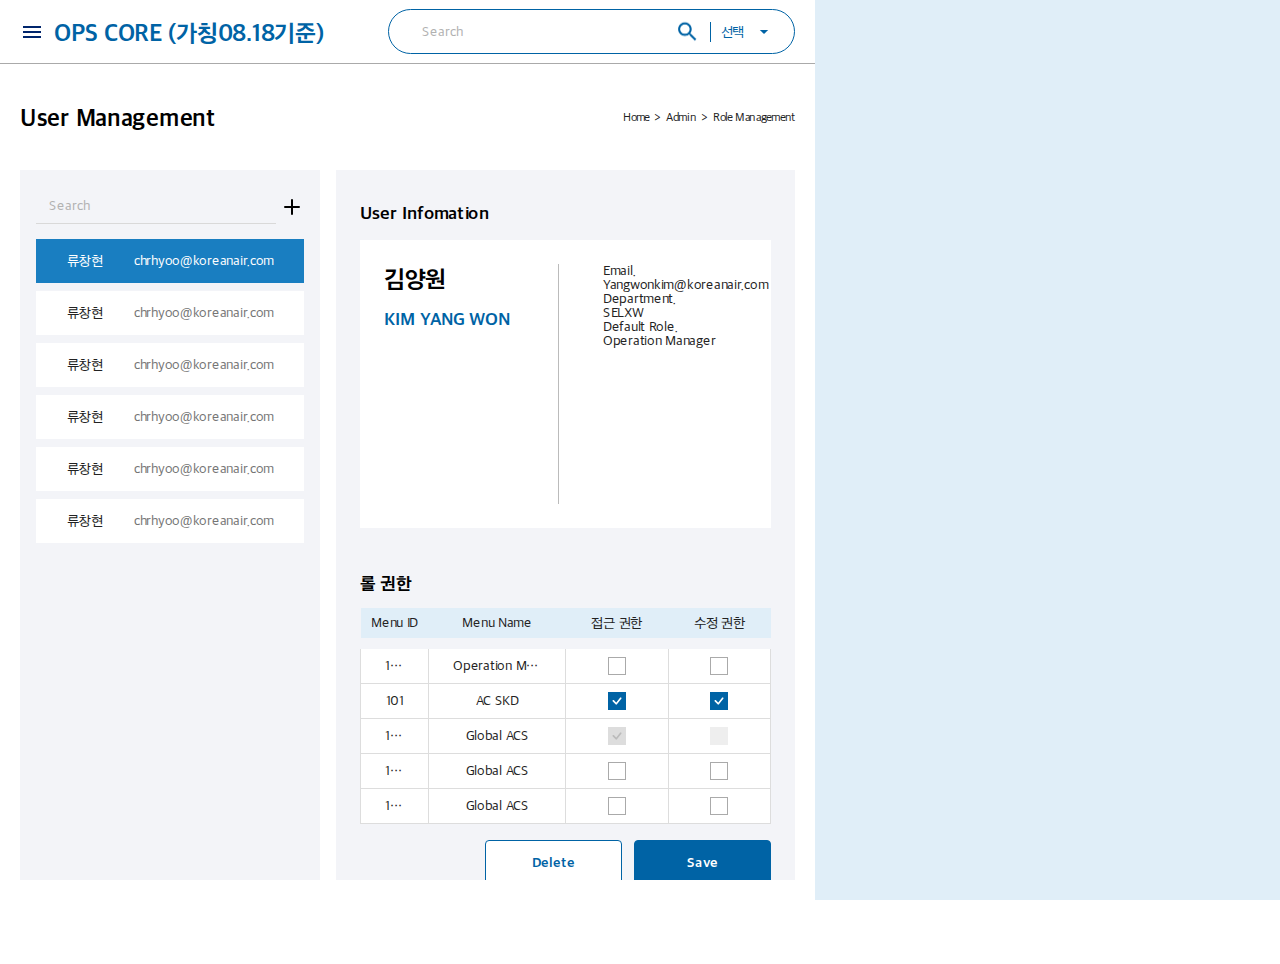
==== commit 7b5c2bf0: "asd" ====
--- a/html/sub/usermanagement/usermanagement.html
+++ b/html/sub/usermanagement/usermanagement.html
@@ -151,7 +151,6 @@
                                 </li>
                             </ul>
                         </div>
-
                     </div>
                     <div class="item-box item-box-type01">
                         <div class="item-con">
--- a/assets/css/main.css
+++ b/assets/css/main.css
@@ -1546,12 +1546,34 @@
   -webkit-box-pack: start;
   -moz-box-justify-content: flex-start;
   justify-content: flex-start;
-  min-height: 7rem;
   background-color: #ffffff;
-  padding: 0 2.4rem;
+  padding: 2.4rem;
   margin-bottom: 2.8rem;
 }
+.user-infomation > div:nth-child(1) {
+  width: 17.5rem;
+  border-right: 1px solid #bbbbbb;
+  min-height: 24rem;
+}
+.user-infomation > div:nth-child(1) h3 {
+  font-size: 2.4rem;
+  line-height: 2.88rem;
+  color: #000;
+  margin-bottom: 1.6rem;
+}
+.user-infomation > div:nth-child(1) h4 {
+  color: #0063A5;
+  font-size: 1.8rem;
+  font-weight: 700;
+  line-height: 2.16rem;
+}
+.user-infomation > div:nth-child(2) {
+  width: 100%;
+  flex: 1;
+  padding-left: 4.4rem;
+}
 .user-infomation.text-box {
+  max-height: 7rem;
   display: flex;
   -moz-flex-direction: row;
   flex-direction: row;
@@ -1566,7 +1588,6 @@
   font-size: 1.8rem;
   font-weight: 700;
 }
-.user-infomation > div:nth-child(1) {
-  width: 17.4rem;
-  border-right: 1px soild #bbbbbb;
+.user-infomation.text-box div.input-wrap {
+  width: 100%;
 }/*# sourceMappingURL=main.css.map */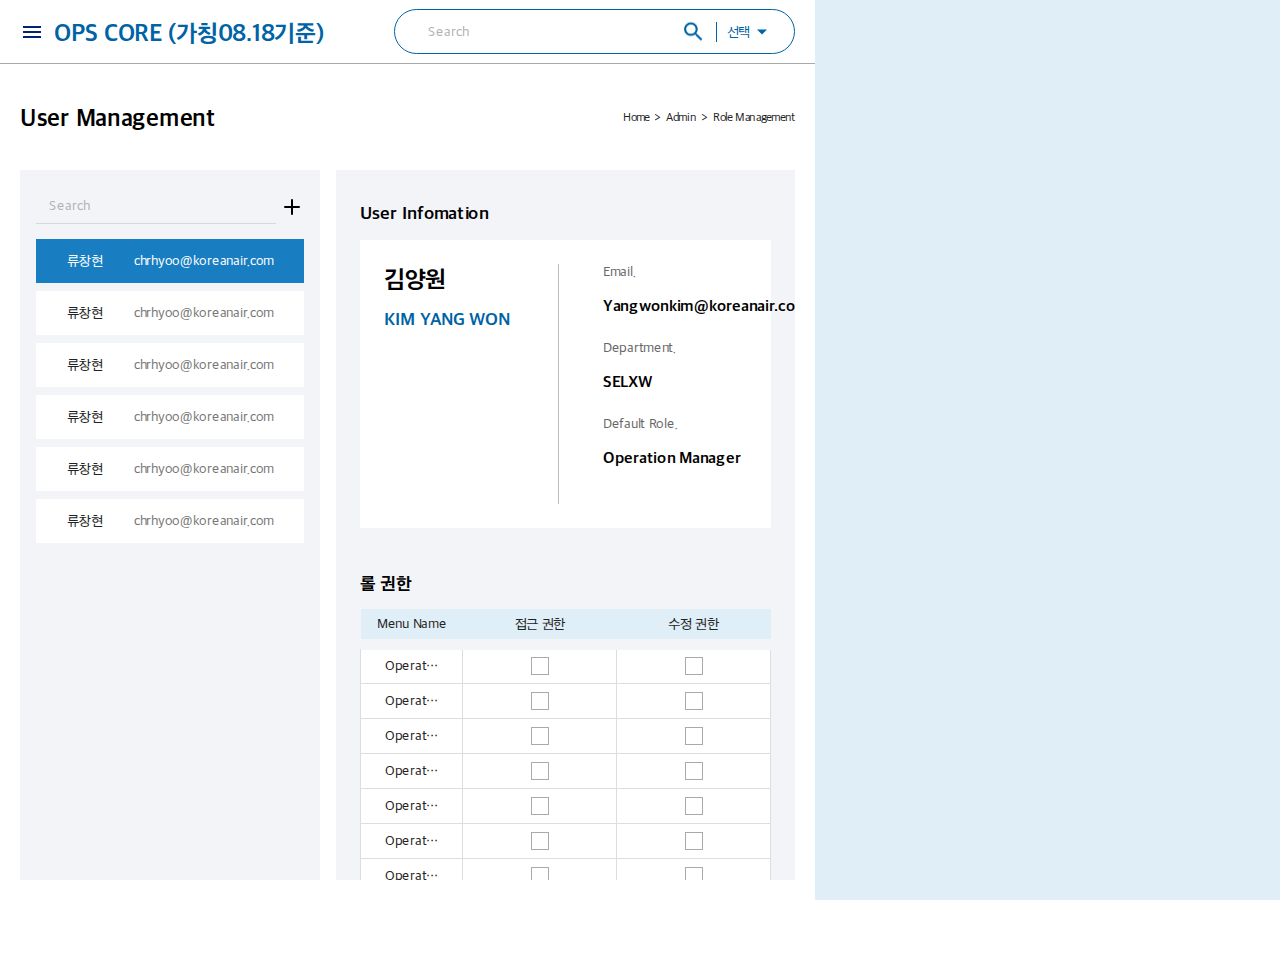
==== commit 0d80a1eb: "asd" ====
--- a/html/sub/usermanagement/usermanagement.html
+++ b/html/sub/usermanagement/usermanagement.html
@@ -58,7 +58,6 @@
         <!-- content container -->
         <div class="container">
             <div class="inner">
-
                 <div class="content-title-wrap">
                     <h2>
                         User Management
@@ -77,7 +76,7 @@
                 </div>
                 
                 <div class="item-wrap">
-                    <div class="item-box item-box-side">
+                    <div class="item-box item-box-side item-row-01">
 
                         <div class="search-wrap">                                
                             <div class="input-wrap search">
@@ -152,7 +151,7 @@
                             </ul>
                         </div>
                     </div>
-                    <div class="item-box item-box-type01">
+                    <div class="item-box item-box-type01 item-row-01">
                         <div class="item-con">
                             <div class="item-title">
                                 <h3>
@@ -161,11 +160,11 @@
                             </div>
                             <!-- user-infomation -->
                             <div class="user-infomation">
-                                <div>
+                                <div class="user-name">
                                     <h3>김양원</h3>
                                     <h4>KIM YANG WON<h4>
                                 </div>
-                                <div>
+                                <div class="user-info">
                                     <ul>
                                         <li>
                                             <p>Email.</p>
@@ -205,11 +204,6 @@
                                             <tr>
                                                 <th class="col-2">
                                                     <span>
-                                                        Menu ID
-                                                    </span>
-                                                </th>
-                                                <th class="col-auto">
-                                                    <span>
                                                         Menu Name
                                                     </span>
                                                 </th>
@@ -227,125 +221,234 @@
                                         </thead>
                                         <tbody>
                                             <tr>
-                                                <td class="col-2">
-                                                    <span>
-                                                        100
-                                                    </span>
-                                                </td>
-                                                <td class="col-auto">
-                                                    <span title="값이 길어질 시 보이는 툴팁">
-                                                        Operation Manager
-                                                    </span>
-                                                </td>
-                                                <td class="col-3">
-                                                    <div class="input-wrap checkbox">
-                                                        <input type="checkbox" id="checkList01-01">
-                                                        <label for="checkList01-01"></label>
-                                                    </div>
-                                                </td>
-                                                <td class="col-3">
-                                                    <div class="input-wrap checkbox">
-                                                        <input type="checkbox" id="checkList02-01">
-                                                        <label for="checkList02-01"></label>
-                                                    </div>
-                                                </td>
-                                            </tr>
-                                            <tr>
-                                                <td class="col-2">
-                                                    <span>
-                                                        101
-                                                    </span>
-                                                </td>
-                                                <td class="col-auto">
-                                                    <span title="값이 길어질 시 보이는 툴팁">
-                                                        AC SKD
-                                                    </span>
-                                                </td>
-                                                <td class="col-3">
-                                                    <div class="input-wrap checkbox">
-                                                        <input type="checkbox" id="checkList01-02" checked>
-                                                        <label for="checkList01-02"></label>
-                                                    </div>
-                                                </td>
-                                                <td class="col-3">
-                                                    <div class="input-wrap checkbox">
-                                                        <input type="checkbox" id="checkList02-02" checked>
-                                                        <label for="checkList02-02"></label>
-                                                    </div>
-                                                </td>
-                                            </tr>
-                                            <tr>
-                                                <td class="col-2">
-                                                    <span>
-                                                        103
-                                                    </span>
-                                                </td>
-                                                <td class="col-auto">
-                                                    <span title="값이 길어질 시 보이는 툴팁">
-                                                        Global ACS
-                                                    </span>
-                                                </td>
-                                                <td class="col-3">
-                                                    <div class="input-wrap checkbox">
-                                                        <input type="checkbox" id="checkList01-03" disabled checked>
-                                                        <label for="checkList01-03"></label>
-                                                    </div>
-                                                </td>
-                                                <td class="col-3">
-                                                    <div class="input-wrap checkbox">
-                                                        <input type="checkbox" id="checkList02-03" disabled>
-                                                        <label for="checkList02-03"></label>
-                                                    </div>
-                                                </td>
-                                            </tr>  
-                                            <tr>
-                                                <td class="col-2">
-                                                    <span>
-                                                        104
-                                                    </span>
-                                                </td>
-                                                <td class="col-auto">
-                                                    <span title="값이 길어질 시 보이는 툴팁">
-                                                        Global ACS
-                                                    </span>
-                                                </td>
-                                                <td class="col-3">
-                                                    <div class="input-wrap checkbox">
-                                                        <input type="checkbox" id="checkList01-04" >
-                                                        <label for="checkList01-04"></label>
-                                                    </div>
-                                                </td>
-                                                <td class="col-3">
-                                                    <div class="input-wrap checkbox">
-                                                        <input type="checkbox" id="checkList02-04" >
-                                                        <label for="checkList02-04"></label>
-                                                    </div>
-                                                </td>
-                                            </tr> 
-                                            <tr>
-                                                <td class="col-2">
-                                                    <span>
-                                                        105
-                                                    </span>
-                                                </td>
-                                                <td class="col-auto">
-                                                    <span title="값이 길어질 시 보이는 툴팁">
-                                                        Global ACS
-                                                    </span>
-                                                </td>
-                                                <td class="col-3">
-                                                    <div class="input-wrap checkbox">
-                                                        <input type="checkbox" id="checkList01-05" >
-                                                        <label for="checkList01-05"></label>
-                                                    </div>
-                                                </td>
-                                                <td class="col-3">
-                                                    <div class="input-wrap checkbox">
-                                                        <input type="checkbox" id="checkList02-05" >
-                                                        <label for="checkList02-05"></label>
-                                                    </div>
-                                                </td>
-                                            </tr> 
+                                                <td class="col-auto">
+                                                    <span title="값이 길어질 시 보이는 툴팁">
+                                                        Operation Manager
+                                                    </span>
+                                                </td>
+                                                <td class="col-3">
+                                                    <div class="input-wrap checkbox">
+                                                        <input type="checkbox" id="checkList01-01">
+                                                        <label for="checkList01-01"></label>
+                                                    </div>
+                                                </td>
+                                                <td class="col-3">
+                                                    <div class="input-wrap checkbox">
+                                                        <input type="checkbox" id="checkList02-01">
+                                                        <label for="checkList02-01"></label>
+                                                    </div>
+                                                </td>
+                                            </tr>
+                                            <tr>
+                                                <td class="col-auto">
+                                                    <span title="값이 길어질 시 보이는 툴팁">
+                                                        Operation Manager
+                                                    </span>
+                                                </td>
+                                                <td class="col-3">
+                                                    <div class="input-wrap checkbox">
+                                                        <input type="checkbox" id="checkList01-01">
+                                                        <label for="checkList01-01"></label>
+                                                    </div>
+                                                </td>
+                                                <td class="col-3">
+                                                    <div class="input-wrap checkbox">
+                                                        <input type="checkbox" id="checkList02-01">
+                                                        <label for="checkList02-01"></label>
+                                                    </div>
+                                                </td>
+                                            </tr>
+                                            <tr>
+                                                <td class="col-auto">
+                                                    <span title="값이 길어질 시 보이는 툴팁">
+                                                        Operation Manager
+                                                    </span>
+                                                </td>
+                                                <td class="col-3">
+                                                    <div class="input-wrap checkbox">
+                                                        <input type="checkbox" id="checkList01-01">
+                                                        <label for="checkList01-01"></label>
+                                                    </div>
+                                                </td>
+                                                <td class="col-3">
+                                                    <div class="input-wrap checkbox">
+                                                        <input type="checkbox" id="checkList02-01">
+                                                        <label for="checkList02-01"></label>
+                                                    </div>
+                                                </td>
+                                            </tr>
+                                            <tr>
+                                                <td class="col-auto">
+                                                    <span title="값이 길어질 시 보이는 툴팁">
+                                                        Operation Manager
+                                                    </span>
+                                                </td>
+                                                <td class="col-3">
+                                                    <div class="input-wrap checkbox">
+                                                        <input type="checkbox" id="checkList01-01">
+                                                        <label for="checkList01-01"></label>
+                                                    </div>
+                                                </td>
+                                                <td class="col-3">
+                                                    <div class="input-wrap checkbox">
+                                                        <input type="checkbox" id="checkList02-01">
+                                                        <label for="checkList02-01"></label>
+                                                    </div>
+                                                </td>
+                                            </tr>
+                                            <tr>
+                                                <td class="col-auto">
+                                                    <span title="값이 길어질 시 보이는 툴팁">
+                                                        Operation Manager
+                                                    </span>
+                                                </td>
+                                                <td class="col-3">
+                                                    <div class="input-wrap checkbox">
+                                                        <input type="checkbox" id="checkList01-01">
+                                                        <label for="checkList01-01"></label>
+                                                    </div>
+                                                </td>
+                                                <td class="col-3">
+                                                    <div class="input-wrap checkbox">
+                                                        <input type="checkbox" id="checkList02-01">
+                                                        <label for="checkList02-01"></label>
+                                                    </div>
+                                                </td>
+                                            </tr>
+                                            <tr>
+                                                <td class="col-auto">
+                                                    <span title="값이 길어질 시 보이는 툴팁">
+                                                        Operation Manager
+                                                    </span>
+                                                </td>
+                                                <td class="col-3">
+                                                    <div class="input-wrap checkbox">
+                                                        <input type="checkbox" id="checkList01-01">
+                                                        <label for="checkList01-01"></label>
+                                                    </div>
+                                                </td>
+                                                <td class="col-3">
+                                                    <div class="input-wrap checkbox">
+                                                        <input type="checkbox" id="checkList02-01">
+                                                        <label for="checkList02-01"></label>
+                                                    </div>
+                                                </td>
+                                            </tr>
+                                            <tr>
+                                                <td class="col-auto">
+                                                    <span title="값이 길어질 시 보이는 툴팁">
+                                                        Operation Manager
+                                                    </span>
+                                                </td>
+                                                <td class="col-3">
+                                                    <div class="input-wrap checkbox">
+                                                        <input type="checkbox" id="checkList01-01">
+                                                        <label for="checkList01-01"></label>
+                                                    </div>
+                                                </td>
+                                                <td class="col-3">
+                                                    <div class="input-wrap checkbox">
+                                                        <input type="checkbox" id="checkList02-01">
+                                                        <label for="checkList02-01"></label>
+                                                    </div>
+                                                </td>
+                                            </tr>
+                                            <tr>
+                                                <td class="col-auto">
+                                                    <span title="값이 길어질 시 보이는 툴팁">
+                                                        Operation Manager
+                                                    </span>
+                                                </td>
+                                                <td class="col-3">
+                                                    <div class="input-wrap checkbox">
+                                                        <input type="checkbox" id="checkList01-01">
+                                                        <label for="checkList01-01"></label>
+                                                    </div>
+                                                </td>
+                                                <td class="col-3">
+                                                    <div class="input-wrap checkbox">
+                                                        <input type="checkbox" id="checkList02-01">
+                                                        <label for="checkList02-01"></label>
+                                                    </div>
+                                                </td>
+                                            </tr>
+                                            <tr>
+                                                <td class="col-auto">
+                                                    <span title="값이 길어질 시 보이는 툴팁">
+                                                        Operation Manager
+                                                    </span>
+                                                </td>
+                                                <td class="col-3">
+                                                    <div class="input-wrap checkbox">
+                                                        <input type="checkbox" id="checkList01-01">
+                                                        <label for="checkList01-01"></label>
+                                                    </div>
+                                                </td>
+                                                <td class="col-3">
+                                                    <div class="input-wrap checkbox">
+                                                        <input type="checkbox" id="checkList02-01">
+                                                        <label for="checkList02-01"></label>
+                                                    </div>
+                                                </td>
+                                            </tr>
+                                            <tr>
+                                                <td class="col-auto">
+                                                    <span title="값이 길어질 시 보이는 툴팁">
+                                                        Operation Manager
+                                                    </span>
+                                                </td>
+                                                <td class="col-3">
+                                                    <div class="input-wrap checkbox">
+                                                        <input type="checkbox" id="checkList01-01">
+                                                        <label for="checkList01-01"></label>
+                                                    </div>
+                                                </td>
+                                                <td class="col-3">
+                                                    <div class="input-wrap checkbox">
+                                                        <input type="checkbox" id="checkList02-01">
+                                                        <label for="checkList02-01"></label>
+                                                    </div>
+                                                </td>
+                                            </tr>
+                                            <tr>
+                                                <td class="col-auto">
+                                                    <span title="값이 길어질 시 보이는 툴팁">
+                                                        Operation Manager
+                                                    </span>
+                                                </td>
+                                                <td class="col-3">
+                                                    <div class="input-wrap checkbox">
+                                                        <input type="checkbox" id="checkList01-01">
+                                                        <label for="checkList01-01"></label>
+                                                    </div>
+                                                </td>
+                                                <td class="col-3">
+                                                    <div class="input-wrap checkbox">
+                                                        <input type="checkbox" id="checkList02-01">
+                                                        <label for="checkList02-01"></label>
+                                                    </div>
+                                                </td>
+                                            </tr>
+                                            <tr>
+                                                <td class="col-auto">
+                                                    <span title="값이 길어질 시 보이는 툴팁">
+                                                        Operation Manager
+                                                    </span>
+                                                </td>
+                                                <td class="col-3">
+                                                    <div class="input-wrap checkbox">
+                                                        <input type="checkbox" id="checkList01-01">
+                                                        <label for="checkList01-01"></label>
+                                                    </div>
+                                                </td>
+                                                <td class="col-3">
+                                                    <div class="input-wrap checkbox">
+                                                        <input type="checkbox" id="checkList02-01">
+                                                        <label for="checkList02-01"></label>
+                                                    </div>
+                                                </td>
+                                            </tr>
+                                            
                                           
                                         </tbody>
                                     </table>
--- a/assets/css/main.css
+++ b/assets/css/main.css
@@ -261,10 +261,11 @@
   text-decoration: none;
   padding: 0 3rem 0 1rem;
   width: 100%;
-  height: 4rem;
+  height: 3.2rem;
   font-size: 1.4rem;
   border: 1px solid #CCCCCC;
   color: #141414;
+  cursor: pointer;
 }
 
 .dropdown .dropdown-toggle.disabled {
@@ -900,6 +901,9 @@
 
 .board-list {
   margin-bottom: 1.6rem;
+  position: relative;
+  overflow-y: auto;
+  max-height: 53rem;
 }
 
 .board-bottom + .board-list {
@@ -916,6 +920,9 @@
 .table thead tr th {
   background-color: #F3F4F8;
   padding-bottom: 1.1rem;
+  position: sticky;
+  top: 0;
+  z-index: 10;
 }
 .table thead tr th span {
   display: flex;
@@ -929,6 +936,8 @@
   background-color: #E0EEF8;
   width: 100%;
   height: 3rem;
+  line-height: 3rem;
+  padding: 0.6rem 0;
   color: #222222;
   font-size: 1.4rem;
   font-weight: 400;
@@ -1148,6 +1157,10 @@
 }
 */
 /* 공통 레이아웃 */
+body {
+  overflow: hidden;
+}
+
 .wrap {
   width: 100%;
   display: flex;
@@ -1196,10 +1209,12 @@
 }
 .item-wrap .item-box {
   background-color: #F3F4F8;
+  flex: 2;
+  overflow-y: auto;
+}
+.item-wrap .item-box.item-row-01 {
   min-height: calc(100vh - 19rem);
   max-height: calc(100vh - 19rem);
-  flex: 2;
-  overflow-y: auto;
 }
 .item-wrap .item-box.pad-tb-20 {
   padding-top: 2rem;
@@ -1215,6 +1230,12 @@
 }
 .item-wrap .item-box.item-box-type01 {
   padding: 1.6rem 2.4rem;
+}
+.item-wrap .item-box .item-con {
+  margin-bottom: 2.8rem;
+}
+.item-wrap .item-box .item-con:last-child {
+  margin-bottom: 0;
 }
 
 .item-title {
@@ -1386,11 +1407,14 @@
 header .head-search-wrap .dropdown .dropdown-toggle {
   max-height: 2rem;
   font-size: 1.4rem;
-  padding-left: 1rem;
+  padding: 0 2.4rem 0 1rem;
   border-radius: 0;
   background: #ffffff;
   border: 0;
   color: #0063A5;
+}
+header .head-search-wrap .dropdown .dropdown-toggle::after {
+  right: 0;
   background-image: url(../images/icon/head_search_select_icon.svg);
   background-repeat: no-repeat;
   background-size: contain;
@@ -1550,28 +1574,47 @@
   padding: 2.4rem;
   margin-bottom: 2.8rem;
 }
-.user-infomation > div:nth-child(1) {
+.user-infomation:last-child {
+  margin-bottom: 0;
+}
+.user-infomation > div.user-name {
   width: 17.5rem;
   border-right: 1px solid #bbbbbb;
   min-height: 24rem;
 }
-.user-infomation > div:nth-child(1) h3 {
+.user-infomation > div.user-name h3 {
   font-size: 2.4rem;
   line-height: 2.88rem;
   color: #000;
   margin-bottom: 1.6rem;
 }
-.user-infomation > div:nth-child(1) h4 {
+.user-infomation > div.user-name h4 {
   color: #0063A5;
   font-size: 1.8rem;
   font-weight: 700;
   line-height: 2.16rem;
 }
-.user-infomation > div:nth-child(2) {
+.user-infomation > div.user-info {
   width: 100%;
   flex: 1;
   padding-left: 4.4rem;
 }
+.user-infomation > div.user-info ul li {
+  margin-bottom: 2.4rem;
+}
+.user-infomation > div.user-info ul li p {
+  font-size: 1.4rem;
+  font-weight: 400;
+  line-height: 1.68rem;
+  color: #666666;
+  margin-bottom: 1.6rem;
+}
+.user-infomation > div.user-info ul li span {
+  font-size: 1.6rem;
+  font-weight: 700;
+  line-height: 1.92rem;
+  color: #000;
+}
 .user-infomation.text-box {
   max-height: 7rem;
   display: flex;
@@ -1582,6 +1625,10 @@
   -webkit-box-pack: start;
   -moz-box-justify-content: flex-start;
   justify-content: flex-start;
+}
+.user-infomation.text-box div:nth-child(1) {
+  border-right: 0;
+  min-height: auto;
 }
 .user-infomation.text-box p {
   color: #000;
